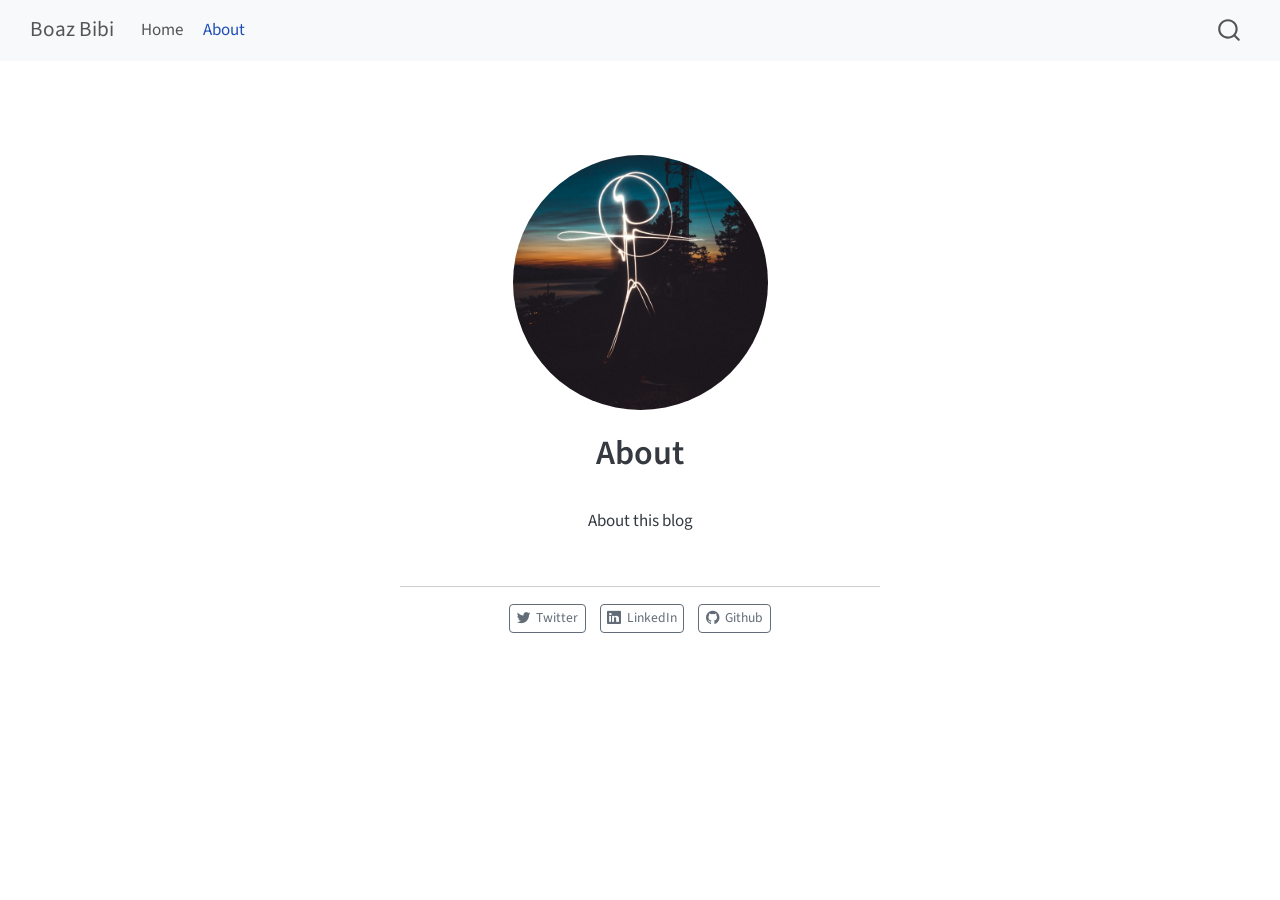
==== docs/about.html @ 53333fc2 "quarto blog with adam optimizer post" ====
<!DOCTYPE html>
<html xmlns="http://www.w3.org/1999/xhtml" lang="en" xml:lang="en"><head>

<meta charset="utf-8">
<meta name="generator" content="quarto-1.8.27">

<meta name="viewport" content="width=device-width, initial-scale=1.0, user-scalable=yes">


<title>About – Boaz Bibi</title>
<style>
code{white-space: pre-wrap;}
span.smallcaps{font-variant: small-caps;}
div.columns{display: flex; gap: min(4vw, 1.5em);}
div.column{flex: auto; overflow-x: auto;}
div.hanging-indent{margin-left: 1.5em; text-indent: -1.5em;}
ul.task-list{list-style: none;}
ul.task-list li input[type="checkbox"] {
  width: 0.8em;
  margin: 0 0.8em 0.2em -1em; /* quarto-specific, see https://github.com/quarto-dev/quarto-cli/issues/4556 */ 
  vertical-align: middle;
}
</style>


<script src="site_libs/quarto-nav/quarto-nav.js"></script>
<script src="site_libs/quarto-nav/headroom.min.js"></script>
<script src="site_libs/clipboard/clipboard.min.js"></script>
<script src="site_libs/quarto-search/autocomplete.umd.js"></script>
<script src="site_libs/quarto-search/fuse.min.js"></script>
<script src="site_libs/quarto-search/quarto-search.js"></script>
<meta name="quarto:offset" content="./">
<script src="site_libs/quarto-html/quarto.js" type="module"></script>
<script src="site_libs/quarto-html/tabsets/tabsets.js" type="module"></script>
<script src="site_libs/quarto-html/axe/axe-check.js" type="module"></script>
<script src="site_libs/quarto-html/popper.min.js"></script>
<script src="site_libs/quarto-html/tippy.umd.min.js"></script>
<link href="site_libs/quarto-html/tippy.css" rel="stylesheet">
<link href="site_libs/quarto-html/quarto-syntax-highlighting-ed96de9b727972fe78a7b5d16c58bf87.css" rel="stylesheet" id="quarto-text-highlighting-styles">
<script src="site_libs/bootstrap/bootstrap.min.js"></script>
<link href="site_libs/bootstrap/bootstrap-icons.css" rel="stylesheet">
<link href="site_libs/bootstrap/bootstrap-5b4ad623e5705c0698d39aec6f10cf02.min.css" rel="stylesheet" append-hash="true" id="quarto-bootstrap" data-mode="light">
<script id="quarto-search-options" type="application/json">{
  "location": "navbar",
  "copy-button": false,
  "collapse-after": 3,
  "panel-placement": "end",
  "type": "overlay",
  "limit": 50,
  "keyboard-shortcut": [
    "f",
    "/",
    "s"
  ],
  "show-item-context": false,
  "language": {
    "search-no-results-text": "No results",
    "search-matching-documents-text": "matching documents",
    "search-copy-link-title": "Copy link to search",
    "search-hide-matches-text": "Hide additional matches",
    "search-more-match-text": "more match in this document",
    "search-more-matches-text": "more matches in this document",
    "search-clear-button-title": "Clear",
    "search-text-placeholder": "",
    "search-detached-cancel-button-title": "Cancel",
    "search-submit-button-title": "Submit",
    "search-label": "Search"
  }
}</script>


</head>

<body class="nav-fixed fullcontent quarto-light">

<div id="quarto-search-results"></div>
  <header id="quarto-header" class="headroom fixed-top">
    <nav class="navbar navbar-expand-lg " data-bs-theme="dark">
      <div class="navbar-container container-fluid">
      <div class="navbar-brand-container mx-auto">
    <a class="navbar-brand" href="./index.html">
    <span class="navbar-title">Boaz Bibi</span>
    </a>
  </div>
            <div id="quarto-search" class="" title="Search"></div>
          <button class="navbar-toggler" type="button" data-bs-toggle="collapse" data-bs-target="#navbarCollapse" aria-controls="navbarCollapse" role="menu" aria-expanded="false" aria-label="Toggle navigation" onclick="if (window.quartoToggleHeadroom) { window.quartoToggleHeadroom(); }">
  <span class="navbar-toggler-icon"></span>
</button>
          <div class="collapse navbar-collapse" id="navbarCollapse">
            <ul class="navbar-nav navbar-nav-scroll me-auto">
  <li class="nav-item">
    <a class="nav-link" href="./index.html"> 
<span class="menu-text">Home</span></a>
  </li>  
  <li class="nav-item">
    <a class="nav-link active" href="./about.html" aria-current="page"> 
<span class="menu-text">About</span></a>
  </li>  
</ul>
          </div> <!-- /navcollapse -->
            <div class="quarto-navbar-tools">
</div>
      </div> <!-- /container-fluid -->
    </nav>
</header>
<!-- content -->
<div id="quarto-content" class="quarto-container page-columns page-rows-contents page-layout-article page-navbar">
<!-- sidebar -->
<!-- margin-sidebar -->
    
<!-- main -->
<div class="quarto-about-jolla">
  <img src="profile.jpg" class="about-image
  round " style="height: 15em; width: 15em;">
 <header id="title-block-header" class="quarto-title-block default">
<div class="quarto-title">
<h1 class="title">About</h1>
</div>
<div class="quarto-title-meta">
  </div>
</header><main class="content" id="quarto-document-content">
<p>About this blog</p>


</main> 
  <hr class="about-sep">
   <div class="about-links">
  <a href="https://twitter.com" class="about-link" rel="" target="">
    <i class="bi bi-twitter"></i>
     <span class="about-link-text">Twitter</span>
  </a>
  <a href="https://linkedin.com" class="about-link" rel="" target="">
    <i class="bi bi-linkedin"></i>
     <span class="about-link-text">LinkedIn</span>
  </a>
  <a href="https://github.com" class="about-link" rel="" target="">
    <i class="bi bi-github"></i>
     <span class="about-link-text">Github</span>
  </a>
</div>
</div>
 <!-- /main -->
<script id="quarto-html-after-body" type="application/javascript">
  window.document.addEventListener("DOMContentLoaded", function (event) {
    const isCodeAnnotation = (el) => {
      for (const clz of el.classList) {
        if (clz.startsWith('code-annotation-')) {                     
          return true;
        }
      }
      return false;
    }
    const onCopySuccess = function(e) {
      // button target
      const button = e.trigger;
      // don't keep focus
      button.blur();
      // flash "checked"
      button.classList.add('code-copy-button-checked');
      var currentTitle = button.getAttribute("title");
      button.setAttribute("title", "Copied!");
      let tooltip;
      if (window.bootstrap) {
        button.setAttribute("data-bs-toggle", "tooltip");
        button.setAttribute("data-bs-placement", "left");
        button.setAttribute("data-bs-title", "Copied!");
        tooltip = new bootstrap.Tooltip(button, 
          { trigger: "manual", 
            customClass: "code-copy-button-tooltip",
            offset: [0, -8]});
        tooltip.show();    
      }
      setTimeout(function() {
        if (tooltip) {
          tooltip.hide();
          button.removeAttribute("data-bs-title");
          button.removeAttribute("data-bs-toggle");
          button.removeAttribute("data-bs-placement");
        }
        button.setAttribute("title", currentTitle);
        button.classList.remove('code-copy-button-checked');
      }, 1000);
      // clear code selection
      e.clearSelection();
    }
    const getTextToCopy = function(trigger) {
      const outerScaffold = trigger.parentElement.cloneNode(true);
      const codeEl = outerScaffold.querySelector('code');
      for (const childEl of codeEl.children) {
        if (isCodeAnnotation(childEl)) {
          childEl.remove();
        }
      }
      return codeEl.innerText;
    }
    const clipboard = new window.ClipboardJS('.code-copy-button:not([data-in-quarto-modal])', {
      text: getTextToCopy
    });
    clipboard.on('success', onCopySuccess);
    if (window.document.getElementById('quarto-embedded-source-code-modal')) {
      const clipboardModal = new window.ClipboardJS('.code-copy-button[data-in-quarto-modal]', {
        text: getTextToCopy,
        container: window.document.getElementById('quarto-embedded-source-code-modal')
      });
      clipboardModal.on('success', onCopySuccess);
    }
      var localhostRegex = new RegExp(/^(?:http|https):\/\/localhost\:?[0-9]*\//);
      var mailtoRegex = new RegExp(/^mailto:/);
        var filterRegex = new RegExp('/' + window.location.host + '/');
      var isInternal = (href) => {
          return filterRegex.test(href) || localhostRegex.test(href) || mailtoRegex.test(href);
      }
      // Inspect non-navigation links and adorn them if external
     var links = window.document.querySelectorAll('a[href]:not(.nav-link):not(.navbar-brand):not(.toc-action):not(.sidebar-link):not(.sidebar-item-toggle):not(.pagination-link):not(.no-external):not([aria-hidden]):not(.dropdown-item):not(.quarto-navigation-tool):not(.about-link)');
      for (var i=0; i<links.length; i++) {
        const link = links[i];
        if (!isInternal(link.href)) {
          // undo the damage that might have been done by quarto-nav.js in the case of
          // links that we want to consider external
          if (link.dataset.originalHref !== undefined) {
            link.href = link.dataset.originalHref;
          }
        }
      }
    function tippyHover(el, contentFn, onTriggerFn, onUntriggerFn) {
      const config = {
        allowHTML: true,
        maxWidth: 500,
        delay: 100,
        arrow: false,
        appendTo: function(el) {
            return el.parentElement;
        },
        interactive: true,
        interactiveBorder: 10,
        theme: 'quarto',
        placement: 'bottom-start',
      };
      if (contentFn) {
        config.content = contentFn;
      }
      if (onTriggerFn) {
        config.onTrigger = onTriggerFn;
      }
      if (onUntriggerFn) {
        config.onUntrigger = onUntriggerFn;
      }
      window.tippy(el, config); 
    }
    const noterefs = window.document.querySelectorAll('a[role="doc-noteref"]');
    for (var i=0; i<noterefs.length; i++) {
      const ref = noterefs[i];
      tippyHover(ref, function() {
        // use id or data attribute instead here
        let href = ref.getAttribute('data-footnote-href') || ref.getAttribute('href');
        try { href = new URL(href).hash; } catch {}
        const id = href.replace(/^#\/?/, "");
        const note = window.document.getElementById(id);
        if (note) {
          return note.innerHTML;
        } else {
          return "";
        }
      });
    }
    const xrefs = window.document.querySelectorAll('a.quarto-xref');
    const processXRef = (id, note) => {
      // Strip column container classes
      const stripColumnClz = (el) => {
        el.classList.remove("page-full", "page-columns");
        if (el.children) {
          for (const child of el.children) {
            stripColumnClz(child);
          }
        }
      }
      stripColumnClz(note)
      if (id === null || id.startsWith('sec-')) {
        // Special case sections, only their first couple elements
        const container = document.createElement("div");
        if (note.children && note.children.length > 2) {
          container.appendChild(note.children[0].cloneNode(true));
          for (let i = 1; i < note.children.length; i++) {
            const child = note.children[i];
            if (child.tagName === "P" && child.innerText === "") {
              continue;
            } else {
              container.appendChild(child.cloneNode(true));
              break;
            }
          }
          if (window.Quarto?.typesetMath) {
            window.Quarto.typesetMath(container);
          }
          return container.innerHTML
        } else {
          if (window.Quarto?.typesetMath) {
            window.Quarto.typesetMath(note);
          }
          return note.innerHTML;
        }
      } else {
        // Remove any anchor links if they are present
        const anchorLink = note.querySelector('a.anchorjs-link');
        if (anchorLink) {
          anchorLink.remove();
        }
        if (window.Quarto?.typesetMath) {
          window.Quarto.typesetMath(note);
        }
        if (note.classList.contains("callout")) {
          return note.outerHTML;
        } else {
          return note.innerHTML;
        }
      }
    }
    for (var i=0; i<xrefs.length; i++) {
      const xref = xrefs[i];
      tippyHover(xref, undefined, function(instance) {
        instance.disable();
        let url = xref.getAttribute('href');
        let hash = undefined; 
        if (url.startsWith('#')) {
          hash = url;
        } else {
          try { hash = new URL(url).hash; } catch {}
        }
        if (hash) {
          const id = hash.replace(/^#\/?/, "");
          const note = window.document.getElementById(id);
          if (note !== null) {
            try {
              const html = processXRef(id, note.cloneNode(true));
              instance.setContent(html);
            } finally {
              instance.enable();
              instance.show();
            }
          } else {
            // See if we can fetch this
            fetch(url.split('#')[0])
            .then(res => res.text())
            .then(html => {
              const parser = new DOMParser();
              const htmlDoc = parser.parseFromString(html, "text/html");
              const note = htmlDoc.getElementById(id);
              if (note !== null) {
                const html = processXRef(id, note);
                instance.setContent(html);
              } 
            }).finally(() => {
              instance.enable();
              instance.show();
            });
          }
        } else {
          // See if we can fetch a full url (with no hash to target)
          // This is a special case and we should probably do some content thinning / targeting
          fetch(url)
          .then(res => res.text())
          .then(html => {
            const parser = new DOMParser();
            const htmlDoc = parser.parseFromString(html, "text/html");
            const note = htmlDoc.querySelector('main.content');
            if (note !== null) {
              // This should only happen for chapter cross references
              // (since there is no id in the URL)
              // remove the first header
              if (note.children.length > 0 && note.children[0].tagName === "HEADER") {
                note.children[0].remove();
              }
              const html = processXRef(null, note);
              instance.setContent(html);
            } 
          }).finally(() => {
            instance.enable();
            instance.show();
          });
        }
      }, function(instance) {
      });
    }
        let selectedAnnoteEl;
        const selectorForAnnotation = ( cell, annotation) => {
          let cellAttr = 'data-code-cell="' + cell + '"';
          let lineAttr = 'data-code-annotation="' +  annotation + '"';
          const selector = 'span[' + cellAttr + '][' + lineAttr + ']';
          return selector;
        }
        const selectCodeLines = (annoteEl) => {
          const doc = window.document;
          const targetCell = annoteEl.getAttribute("data-target-cell");
          const targetAnnotation = annoteEl.getAttribute("data-target-annotation");
          const annoteSpan = window.document.querySelector(selectorForAnnotation(targetCell, targetAnnotation));
          const lines = annoteSpan.getAttribute("data-code-lines").split(",");
          const lineIds = lines.map((line) => {
            return targetCell + "-" + line;
          })
          let top = null;
          let height = null;
          let parent = null;
          if (lineIds.length > 0) {
              //compute the position of the single el (top and bottom and make a div)
              const el = window.document.getElementById(lineIds[0]);
              top = el.offsetTop;
              height = el.offsetHeight;
              parent = el.parentElement.parentElement;
            if (lineIds.length > 1) {
              const lastEl = window.document.getElementById(lineIds[lineIds.length - 1]);
              const bottom = lastEl.offsetTop + lastEl.offsetHeight;
              height = bottom - top;
            }
            if (top !== null && height !== null && parent !== null) {
              // cook up a div (if necessary) and position it 
              let div = window.document.getElementById("code-annotation-line-highlight");
              if (div === null) {
                div = window.document.createElement("div");
                div.setAttribute("id", "code-annotation-line-highlight");
                div.style.position = 'absolute';
                parent.appendChild(div);
              }
              div.style.top = top - 2 + "px";
              div.style.height = height + 4 + "px";
              div.style.left = 0;
              let gutterDiv = window.document.getElementById("code-annotation-line-highlight-gutter");
              if (gutterDiv === null) {
                gutterDiv = window.document.createElement("div");
                gutterDiv.setAttribute("id", "code-annotation-line-highlight-gutter");
                gutterDiv.style.position = 'absolute';
                const codeCell = window.document.getElementById(targetCell);
                const gutter = codeCell.querySelector('.code-annotation-gutter');
                gutter.appendChild(gutterDiv);
              }
              gutterDiv.style.top = top - 2 + "px";
              gutterDiv.style.height = height + 4 + "px";
            }
            selectedAnnoteEl = annoteEl;
          }
        };
        const unselectCodeLines = () => {
          const elementsIds = ["code-annotation-line-highlight", "code-annotation-line-highlight-gutter"];
          elementsIds.forEach((elId) => {
            const div = window.document.getElementById(elId);
            if (div) {
              div.remove();
            }
          });
          selectedAnnoteEl = undefined;
        };
          // Handle positioning of the toggle
      window.addEventListener(
        "resize",
        throttle(() => {
          elRect = undefined;
          if (selectedAnnoteEl) {
            selectCodeLines(selectedAnnoteEl);
          }
        }, 10)
      );
      function throttle(fn, ms) {
      let throttle = false;
      let timer;
        return (...args) => {
          if(!throttle) { // first call gets through
              fn.apply(this, args);
              throttle = true;
          } else { // all the others get throttled
              if(timer) clearTimeout(timer); // cancel #2
              timer = setTimeout(() => {
                fn.apply(this, args);
                timer = throttle = false;
              }, ms);
          }
        };
      }
        // Attach click handler to the DT
        const annoteDls = window.document.querySelectorAll('dt[data-target-cell]');
        for (const annoteDlNode of annoteDls) {
          annoteDlNode.addEventListener('click', (event) => {
            const clickedEl = event.target;
            if (clickedEl !== selectedAnnoteEl) {
              unselectCodeLines();
              const activeEl = window.document.querySelector('dt[data-target-cell].code-annotation-active');
              if (activeEl) {
                activeEl.classList.remove('code-annotation-active');
              }
              selectCodeLines(clickedEl);
              clickedEl.classList.add('code-annotation-active');
            } else {
              // Unselect the line
              unselectCodeLines();
              clickedEl.classList.remove('code-annotation-active');
            }
          });
        }
    const findCites = (el) => {
      const parentEl = el.parentElement;
      if (parentEl) {
        const cites = parentEl.dataset.cites;
        if (cites) {
          return {
            el,
            cites: cites.split(' ')
          };
        } else {
          return findCites(el.parentElement)
        }
      } else {
        return undefined;
      }
    };
    var bibliorefs = window.document.querySelectorAll('a[role="doc-biblioref"]');
    for (var i=0; i<bibliorefs.length; i++) {
      const ref = bibliorefs[i];
      const citeInfo = findCites(ref);
      if (citeInfo) {
        tippyHover(citeInfo.el, function() {
          var popup = window.document.createElement('div');
          citeInfo.cites.forEach(function(cite) {
            var citeDiv = window.document.createElement('div');
            citeDiv.classList.add('hanging-indent');
            citeDiv.classList.add('csl-entry');
            var biblioDiv = window.document.getElementById('ref-' + cite);
            if (biblioDiv) {
              citeDiv.innerHTML = biblioDiv.innerHTML;
            }
            popup.appendChild(citeDiv);
          });
          return popup.innerHTML;
        });
      }
    }
  });
  </script>
</div> <!-- /content -->




</body></html>
---- docs/site_libs/quarto-html/tippy.css ----
.tippy-box[data-animation=fade][data-state=hidden]{opacity:0}[data-tippy-root]{max-width:calc(100vw - 10px)}.tippy-box{position:relative;background-color:#333;color:#fff;border-radius:4px;font-size:14px;line-height:1.4;white-space:normal;outline:0;transition-property:transform,visibility,opacity}.tippy-box[data-placement^=top]>.tippy-arrow{bottom:0}.tippy-box[data-placement^=top]>.tippy-arrow:before{bottom:-7px;left:0;border-width:8px 8px 0;border-top-color:initial;transform-origin:center top}.tippy-box[data-placement^=bottom]>.tippy-arrow{top:0}.tippy-box[data-placement^=bottom]>.tippy-arrow:before{top:-7px;left:0;border-width:0 8px 8px;border-bottom-color:initial;transform-origin:center bottom}.tippy-box[data-placement^=left]>.tippy-arrow{right:0}.tippy-box[data-placement^=left]>.tippy-arrow:before{border-width:8px 0 8px 8px;border-left-color:initial;right:-7px;transform-origin:center left}.tippy-box[data-placement^=right]>.tippy-arrow{left:0}.tippy-box[data-placement^=right]>.tippy-arrow:before{left:-7px;border-width:8px 8px 8px 0;border-right-color:initial;transform-origin:center right}.tippy-box[data-inertia][data-state=visible]{transition-timing-function:cubic-bezier(.54,1.5,.38,1.11)}.tippy-arrow{width:16px;height:16px;color:#333}.tippy-arrow:before{content:"";position:absolute;border-color:transparent;border-style:solid}.tippy-content{position:relative;padding:5px 9px;z-index:1}
---- docs/site_libs/quarto-html/quarto-syntax-highlighting-ed96de9b727972fe78a7b5d16c58bf87.css ----
/* quarto syntax highlight colors */
:root {
  --quarto-hl-ot-color: #003B4F;
  --quarto-hl-at-color: #657422;
  --quarto-hl-ss-color: #20794D;
  --quarto-hl-an-color: #5E5E5E;
  --quarto-hl-fu-color: #4758AB;
  --quarto-hl-st-color: #20794D;
  --quarto-hl-cf-color: #003B4F;
  --quarto-hl-op-color: #5E5E5E;
  --quarto-hl-er-color: #AD0000;
  --quarto-hl-bn-color: #AD0000;
  --quarto-hl-al-color: #AD0000;
  --quarto-hl-va-color: #111111;
  --quarto-hl-bu-color: inherit;
  --quarto-hl-ex-color: inherit;
  --quarto-hl-pp-color: #AD0000;
  --quarto-hl-in-color: #5E5E5E;
  --quarto-hl-vs-color: #20794D;
  --quarto-hl-wa-color: #5E5E5E;
  --quarto-hl-do-color: #5E5E5E;
  --quarto-hl-im-color: #00769E;
  --quarto-hl-ch-color: #20794D;
  --quarto-hl-dt-color: #AD0000;
  --quarto-hl-fl-color: #AD0000;
  --quarto-hl-co-color: #5E5E5E;
  --quarto-hl-cv-color: #5E5E5E;
  --quarto-hl-cn-color: #8f5902;
  --quarto-hl-sc-color: #5E5E5E;
  --quarto-hl-dv-color: #AD0000;
  --quarto-hl-kw-color: #003B4F;
}

/* other quarto variables */
:root {
  --quarto-font-monospace: SFMono-Regular, Menlo, Monaco, Consolas, "Liberation Mono", "Courier New", monospace;
}

/* syntax highlight based on Pandoc's rules */
pre > code.sourceCode > span {
  color: #003B4F;
}

code.sourceCode > span {
  color: #003B4F;
}

div.sourceCode,
div.sourceCode pre.sourceCode {
  color: #003B4F;
}

/* Normal */
code span {
  color: #003B4F;
}

/* Alert */
code span.al {
  color: #AD0000;
  font-style: inherit;
}

/* Annotation */
code span.an {
  color: #5E5E5E;
  font-style: inherit;
}

/* Attribute */
code span.at {
  color: #657422;
  font-style: inherit;
}

/* BaseN */
code span.bn {
  color: #AD0000;
  font-style: inherit;
}

/* BuiltIn */
code span.bu {
  font-style: inherit;
}

/* ControlFlow */
code span.cf {
  color: #003B4F;
  font-weight: bold;
  font-style: inherit;
}

/* Char */
code span.ch {
  color: #20794D;
  font-style: inherit;
}

/* Constant */
code span.cn {
  color: #8f5902;
  font-style: inherit;
}

/* Comment */
code span.co {
  color: #5E5E5E;
  font-style: inherit;
}

/* CommentVar */
code span.cv {
  color: #5E5E5E;
  font-style: italic;
}

/* Documentation */
code span.do {
  color: #5E5E5E;
  font-style: italic;
}

/* DataType */
code span.dt {
  color: #AD0000;
  font-style: inherit;
}

/* DecVal */
code span.dv {
  color: #AD0000;
  font-style: inherit;
}

/* Error */
code span.er {
  color: #AD0000;
  font-style: inherit;
}

/* Extension */
code span.ex {
  font-style: inherit;
}

/* Float */
code span.fl {
  color: #AD0000;
  font-style: inherit;
}

/* Function */
code span.fu {
  color: #4758AB;
  font-style: inherit;
}

/* Import */
code span.im {
  color: #00769E;
  font-style: inherit;
}

/* Information */
code span.in {
  color: #5E5E5E;
  font-style: inherit;
}

/* Keyword */
code span.kw {
  color: #003B4F;
  font-weight: bold;
  font-style: inherit;
}

/* Operator */
code span.op {
  color: #5E5E5E;
  font-style: inherit;
}

/* Other */
code span.ot {
  color: #003B4F;
  font-style: inherit;
}

/* Preprocessor */
code span.pp {
  color: #AD0000;
  font-style: inherit;
}

/* SpecialChar */
code span.sc {
  color: #5E5E5E;
  font-style: inherit;
}

/* SpecialString */
code span.ss {
  color: #20794D;
  font-style: inherit;
}

/* String */
code span.st {
  color: #20794D;
  font-style: inherit;
}

/* Variable */
code span.va {
  color: #111111;
  font-style: inherit;
}

/* VerbatimString */
code span.vs {
  color: #20794D;
  font-style: inherit;
}

/* Warning */
code span.wa {
  color: #5E5E5E;
  font-style: italic;
}

.prevent-inlining {
  content: "</";
}

/*# sourceMappingURL=0920dd6d7437995b8cdf7429764427b1.css.map */
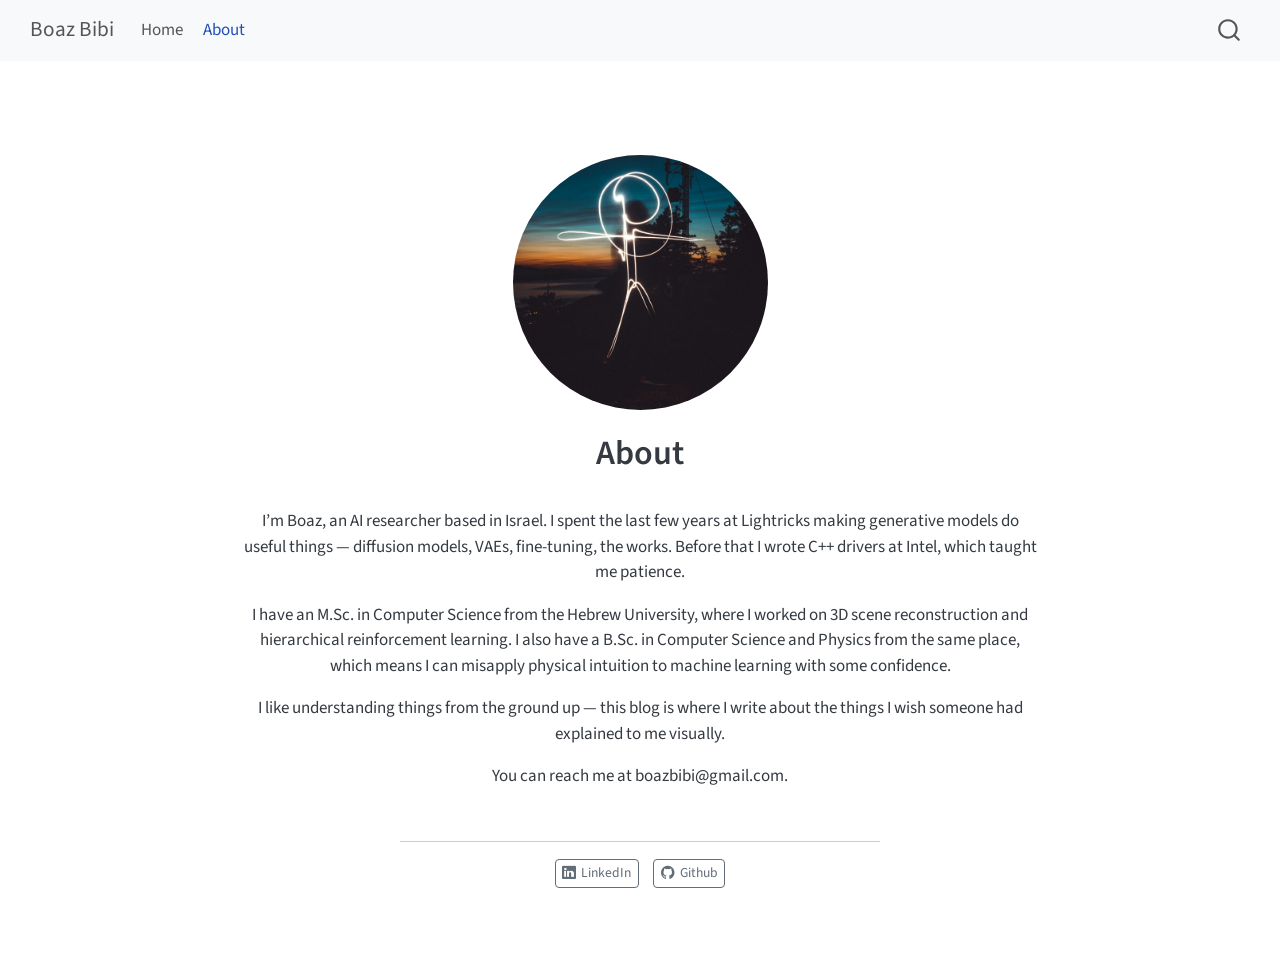
==== commit fd12954a: "update site" ====
--- a/docs/about.html
+++ b/docs/about.html
@@ -119,21 +119,20 @@
 <div class="quarto-title-meta">
   </div>
 </header><main class="content" id="quarto-document-content">
-<p>About this blog</p>
+<p>I’m Boaz, an AI researcher based in Israel. I spent the last few years at Lightricks making generative models do useful things — diffusion models, VAEs, fine-tuning, the works. Before that I wrote C++ drivers at Intel, which taught me patience.</p>
+<p>I have an M.Sc. in Computer Science from the Hebrew University, where I worked on 3D scene reconstruction and hierarchical reinforcement learning. I also have a B.Sc. in Computer Science and Physics from the same place, which means I can misapply physical intuition to machine learning with some confidence.</p>
+<p>I like understanding things from the ground up — this blog is where I write about the things I wish someone had explained to me visually.</p>
+<p>You can reach me at boazbibi@gmail.com.</p>
 
 
 </main> 
   <hr class="about-sep">
    <div class="about-links">
-  <a href="https://twitter.com" class="about-link" rel="" target="">
-    <i class="bi bi-twitter"></i>
-     <span class="about-link-text">Twitter</span>
-  </a>
-  <a href="https://linkedin.com" class="about-link" rel="" target="">
+  <a href="https://www.linkedin.com/in/boazbibi/" class="about-link" rel="" target="">
     <i class="bi bi-linkedin"></i>
      <span class="about-link-text">LinkedIn</span>
   </a>
-  <a href="https://github.com" class="about-link" rel="" target="">
+  <a href="https://github.com/boazbb/" class="about-link" rel="" target="">
     <i class="bi bi-github"></i>
      <span class="about-link-text">Github</span>
   </a>
@@ -206,7 +205,7 @@
     }
       var localhostRegex = new RegExp(/^(?:http|https):\/\/localhost\:?[0-9]*\//);
       var mailtoRegex = new RegExp(/^mailto:/);
-        var filterRegex = new RegExp('/' + window.location.host + '/');
+        var filterRegex = new RegExp("https:\/\/boazbb\.github\.io");
       var isInternal = (href) => {
           return filterRegex.test(href) || localhostRegex.test(href) || mailtoRegex.test(href);
       }
